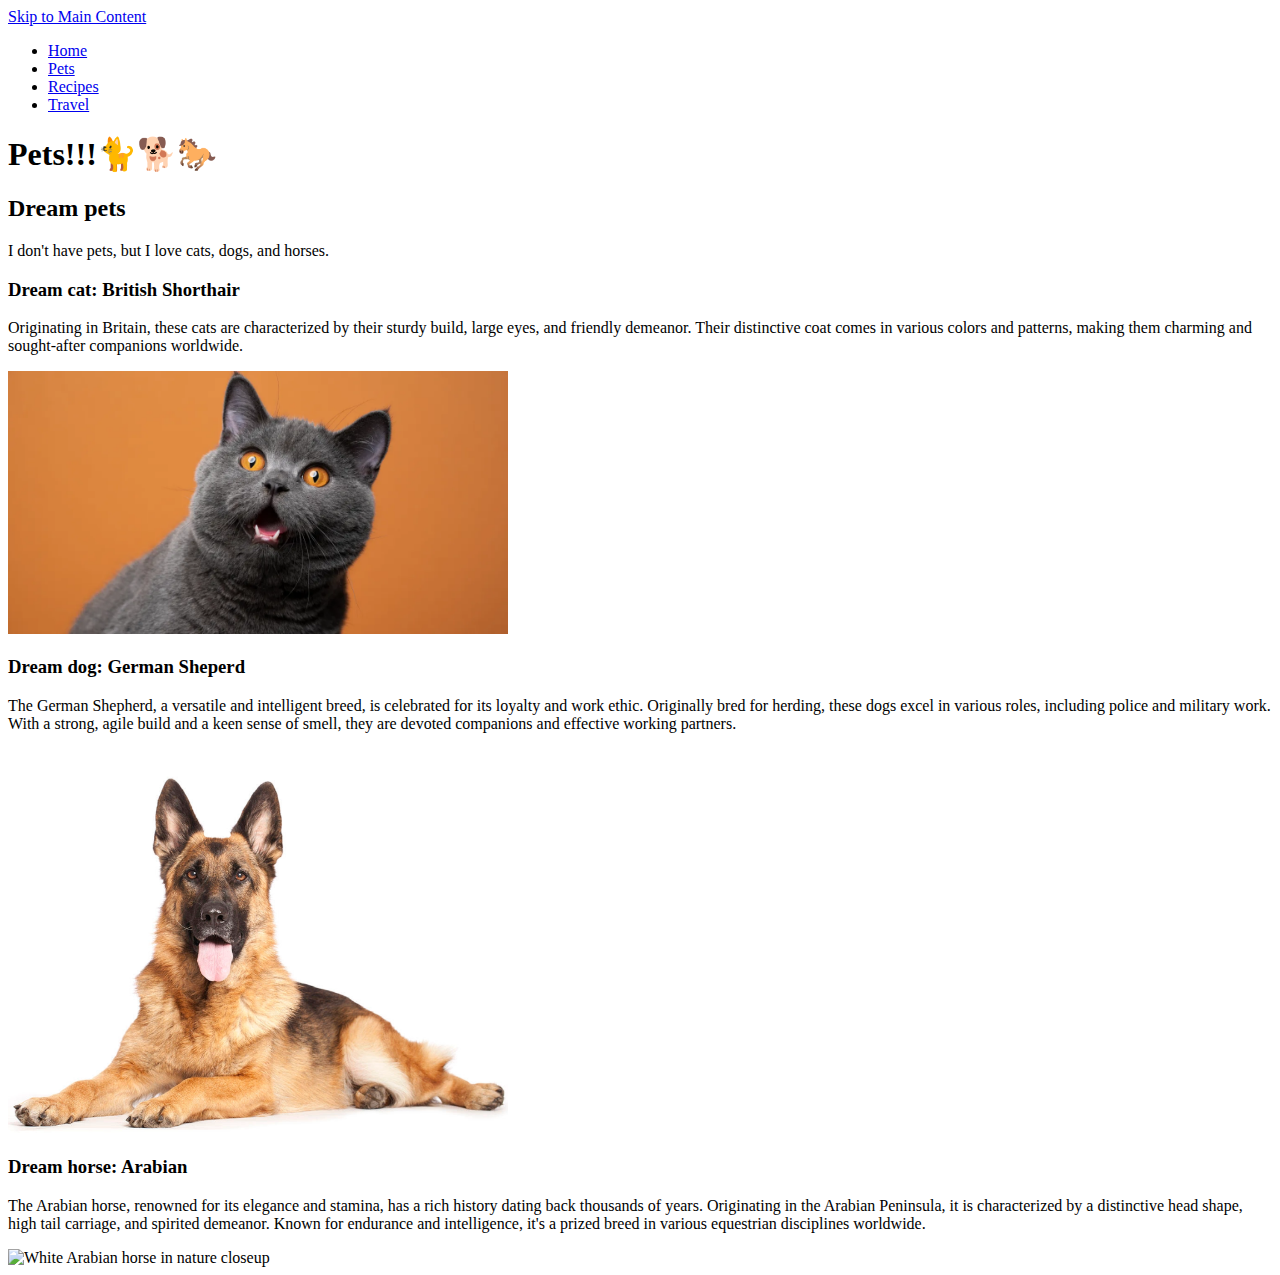
==== pets.html @ ba64f65c "Add files via upload" ====
<!DOCTYPE html>
<html lang="en">
<head>
    <meta charset="UTF-8">
    <meta name="viewport" content="width=device-width, initial-scale=1.0">
    <title>Pets</title>
</head>
<body>
    <a href = "#main-content">Skip to Main Content</a>
    <header>
        <nav>
            <ul>
                <li><a href = "index.html">Home</a></li>
                <li><a href = "pets.html">Pets</a></li>
                <li><a href = "recipes.html">Recipes</a></li>
                <li><a href = "travel.html">Travel</a></li>
            </ul>
        </nav>
        <h1>Pets!!!🐈🐕🐎</h1>

    </header>
    <main id="main-content">
        <div>
        <h2>Dream pets</h2>
         <p>I don't have pets, but I love cats, dogs, and horses.</p>
            <h3>Dream cat: British Shorthair</h3>
            <p> Originating in Britain, these cats are characterized by their sturdy build, large eyes, and friendly demeanor. Their distinctive coat comes in various colors and patterns, making them charming and sought-after companions worldwide.</p>
             <img src="images/cat1.png" width ="500" alt = "British shorthair cat with is mouth open.">

            <h3>Dream dog: German Sheperd</h3>
            <p>The German Shepherd, a versatile and intelligent breed, is celebrated for its loyalty and work ethic. Originally bred for herding, these dogs excel in various roles, including police and military work. With a strong, agile build and a keen sense of smell, they are devoted companions and effective working partners.</p>
                <img src="images/dog1.png" width ="500" alt = "german sheperd dog with tongue out">

            <h3>Dream horse: Arabian</h3>
            <p>The Arabian horse, renowned for its elegance and stamina, has a rich history dating back thousands of years. Originating in the Arabian Peninsula, it is characterized by a distinctive head shape, high tail carriage, and spirited demeanor. Known for endurance and intelligence, it's a prized breed in various equestrian disciplines worldwide.</p>
                <img src="images/horse1.jpeg" width ="500" alt = "White Arabian horse in nature closeup">

        </div>
        <div></div>
        <div></div>
        <div></div>
        <div></div>
    </main>

</body>
</html>
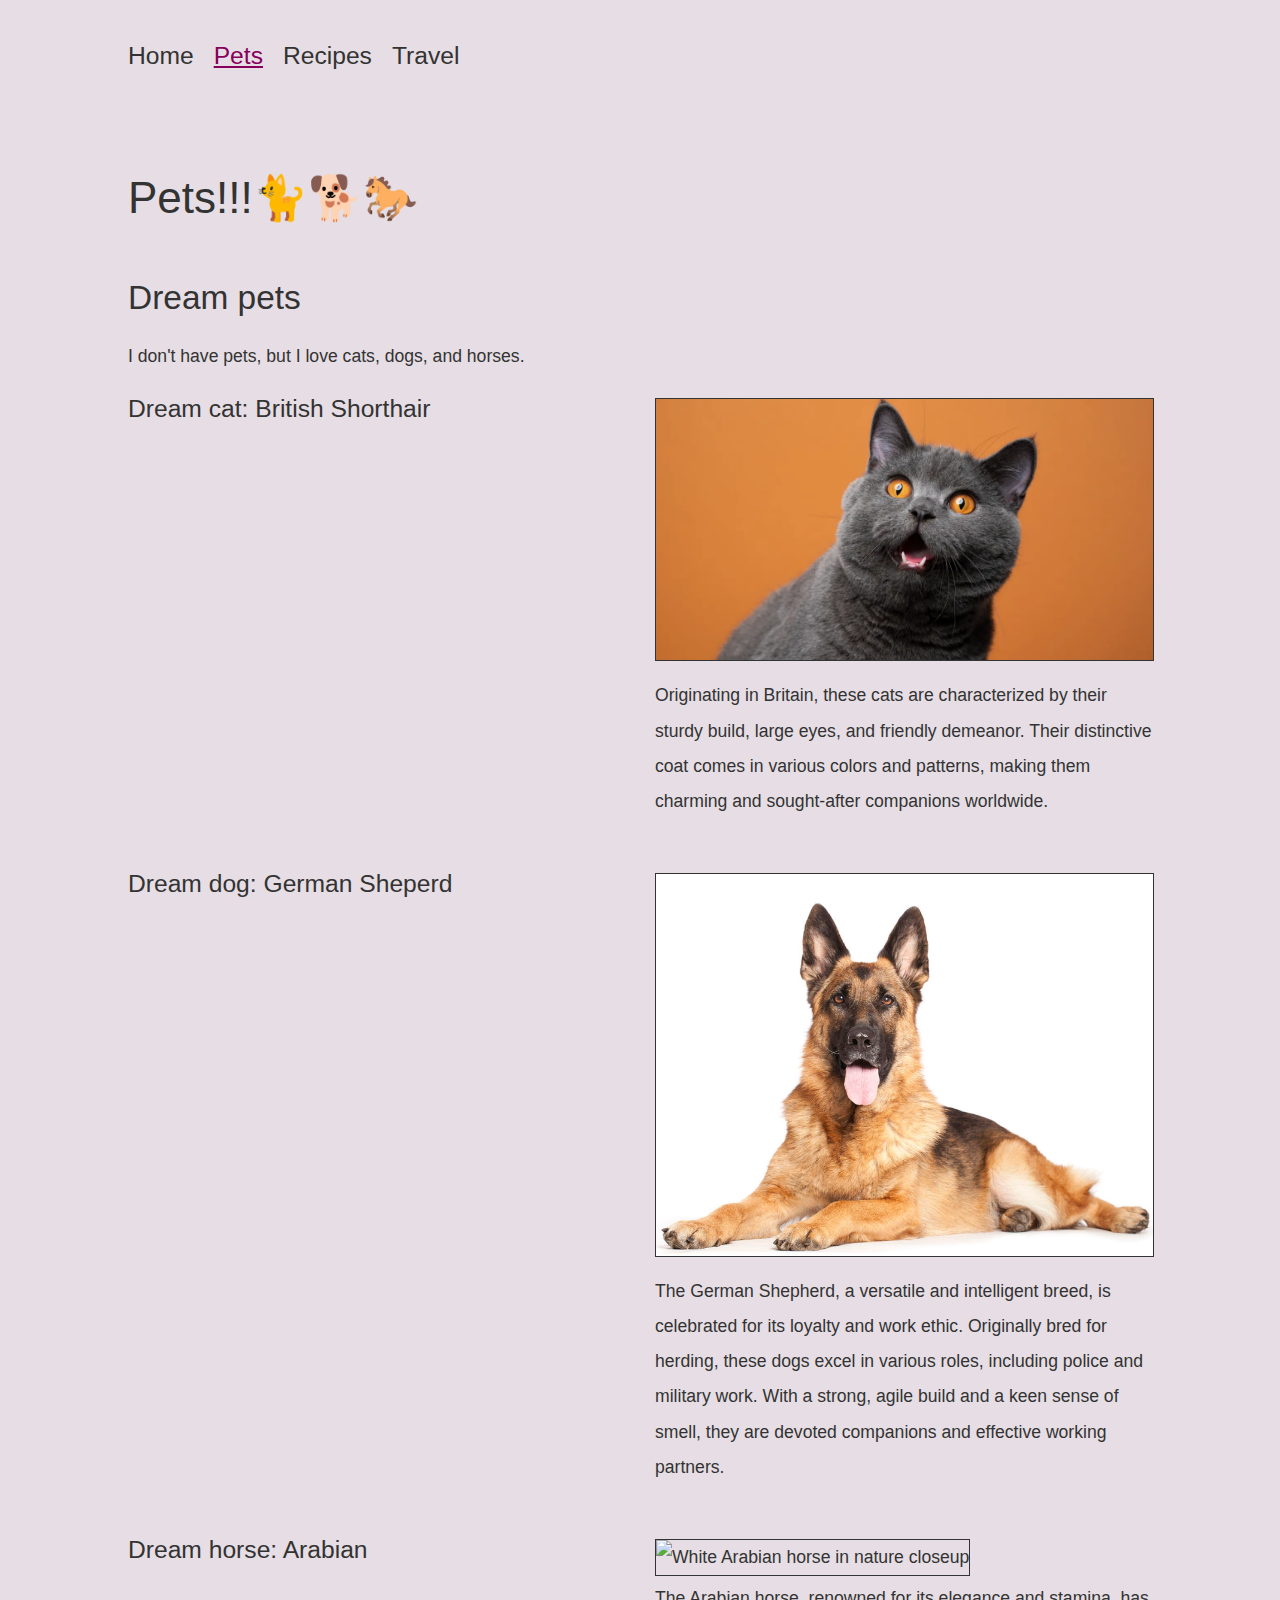
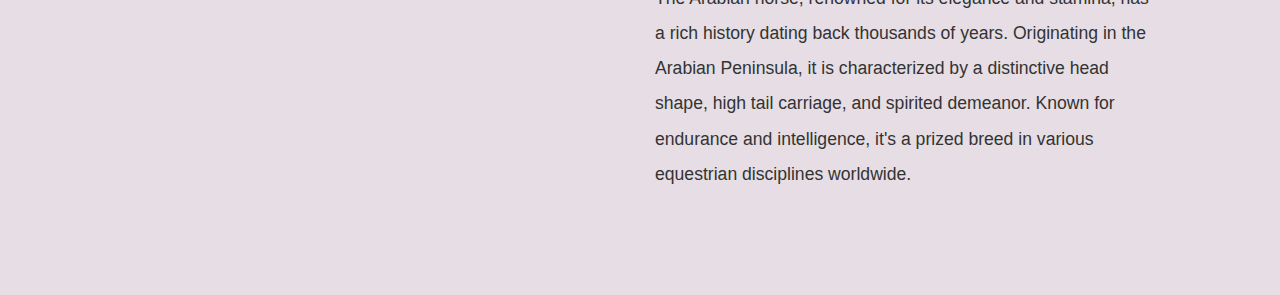
==== commit 2a140d62: "first attempt" ====
--- a/pets.html
+++ b/pets.html
@@ -3,15 +3,18 @@
 <head>
     <meta charset="UTF-8">
     <meta name="viewport" content="width=device-width, initial-scale=1.0">
+    <link rel="stylesheet" href="css/html5reset.css">
+    <link rel="stylesheet" href="css/style.css">
+    <link rel="stylesheet" href="https://use.typekit.net/wcs5asm.css">
     <title>Pets</title>
 </head>
 <body>
-    <a href = "#main-content">Skip to Main Content</a>
+    <a href = "#main-content"class="skip-to-content">Skip to Main Content</a>
     <header>
         <nav>
-            <ul>
+            <ul class="nav-item nav-links">
                 <li><a href = "index.html">Home</a></li>
-                <li><a href = "pets.html">Pets</a></li>
+                <li><a class="active" href = "pets.html" >Pets</a></li>
                 <li><a href = "recipes.html">Recipes</a></li>
                 <li><a href = "travel.html">Travel</a></li>
             </ul>
@@ -20,22 +23,35 @@
 
     </header>
     <main id="main-content">
+
+        <h2>Dream pets</h2>
+        <p>I don't have pets, but I love cats, dogs, and horses.</p>
+
+        <div class="grid-container">
         <div>
-        <h2>Dream pets</h2>
-         <p>I don't have pets, but I love cats, dogs, and horses.</p>
             <h3>Dream cat: British Shorthair</h3>
+        </div>
+        <div>
+            <img src="images/cat1.png" alt = "British shorthair cat with is mouth open.">
             <p> Originating in Britain, these cats are characterized by their sturdy build, large eyes, and friendly demeanor. Their distinctive coat comes in various colors and patterns, making them charming and sought-after companions worldwide.</p>
-             <img src="images/cat1.png" width ="500" alt = "British shorthair cat with is mouth open.">
+        </div>
 
+        <div>
             <h3>Dream dog: German Sheperd</h3>
+        </div>
+        <div>
+            <img src="images/dog1.png" alt = "german sheperd dog with tongue out">
             <p>The German Shepherd, a versatile and intelligent breed, is celebrated for its loyalty and work ethic. Originally bred for herding, these dogs excel in various roles, including police and military work. With a strong, agile build and a keen sense of smell, they are devoted companions and effective working partners.</p>
-                <img src="images/dog1.png" width ="500" alt = "german sheperd dog with tongue out">
+        </div>
 
+        <div>
             <h3>Dream horse: Arabian</h3>
+        </div>
+        <div>
+            <img src="images/horse1.jpeg" alt = "White Arabian horse in nature closeup">
             <p>The Arabian horse, renowned for its elegance and stamina, has a rich history dating back thousands of years. Originating in the Arabian Peninsula, it is characterized by a distinctive head shape, high tail carriage, and spirited demeanor. Known for endurance and intelligence, it's a prized breed in various equestrian disciplines worldwide.</p>
-                <img src="images/horse1.jpeg" width ="500" alt = "White Arabian horse in nature closeup">
+        </div>
 
-        </div>
         <div></div>
         <div></div>
         <div></div>
--- a/css/style.css
+++ b/css/style.css
@@ -0,0 +1,219 @@
+body{
+    margin: 2% 10% 2% 10%;
+    font-family: 'paralucent', sans-serif, 'Times New Roman';
+    font-size: 1.1em;
+    font-weight: 300;
+    line-height: 2.0;
+    color: #333333;
+    background-color: #e6dee4;
+}
+
+img{
+  width: 40%;
+  margin-bottom: 20px;
+  border:1px solid #333333;
+}
+
+.custom-ul {
+  list-style-type: disc; /* Use disc for bullet points */
+  margin-left: 8%;
+  list-style-type: "✱ ";
+}
+
+.custom-ol {
+  list-style-type: decimal; /* Use decimal for numbered items */
+  margin-left:8%
+}
+
+.grid-container { /* grids */
+  display: grid;
+  grid-template-columns: repeat(2, 1fr); /* Three columns with equal width */
+  grid-gap: 30px; /* Gap between grid items */
+  align-items: left;
+}
+
+.grid-container img{ /* grid image */
+  width: 100%;
+  margin-top: 6px;
+  margin-bottom: 5px;
+}
+
+h1{
+  color: #333333;
+  font-size: 2.5em;
+  text-align: center;
+  font-weight: 500;
+  line-height: 2.6;
+  text-align: left;
+}
+
+p{
+  margin-bottom: 1em;
+  /* display: grid; */
+  /* grid-template-columns: 70%; */
+}
+
+h2{
+    font-size: 1.9em;
+    font-weight: 500;
+    line-height: 2.5;
+}
+
+h3{
+    font-size: 1.4em;
+    font-weight: 500;
+    line-height: 1.4;
+    /* padding: 2em, 0, 0.5em, 0; Top, right, bottom, left */
+}
+
+.skip-to-content {
+    /* Visually hide the link */
+    position: fixed;
+    left: -9999px;
+    top: auto;
+    width: 1px;
+    height: 1px;
+    overflow: hidden;
+  }
+
+/* nav ul {
+    list-style-type: none;
+    margin: 0;
+    padding: 0;
+    overflow: hidden;
+    display: flex; /* Use flexbox for horizontal layout */
+
+
+nav {
+  margin: 3% 0 6% 0;
+  font-size: 1.4em;
+  overflow: hidden;
+  font-weight: 500;
+  }
+
+
+.nav-item{
+  list-style-type: none;
+  padding: 0;
+  margin-top: 8%;
+  margin: 0;
+  display: flex;
+  }
+
+.nav-item li {
+    margin-right: 20px; /* Add margin to the right of each list item */
+}
+
+a{
+  text-decoration: none;
+  color: #333333;
+}
+
+/* nav li a:hover {
+  color: #2e176f;
+} */
+
+
+.active {
+  text-decoration: underline;
+  color: #87005c;
+}
+
+.gif-container {
+  display: block;
+  text-align: center;
+}
+
+
+
+
+
+
+
+
+
+
+
+
+
+
+
+  /* Media query for responsiveness */
+  @media screen and (max-width: 400px) {
+
+    body{
+      margin: 2% 5% 2% 5%;
+      margin-bottom: 15%
+    }
+
+    .grid-container {
+      grid-template-columns: 1fr; /* One column for mobile devices */
+      gap: 0;
+    }
+
+    .grid-container > div {
+      padding: 0; /* Reduced padding for grid items on mobile */
+      margin: 0;
+    }
+
+    nav{
+      padding-top: 10%;
+      font-size: 1.1em;
+      line-height: 2.3em;
+    }
+
+    img{
+      width: 100%;
+      margin-top: 6px;
+      margin-bottom: 5px;
+    }
+
+    ul {
+      flex-direction: column; /* Stack items vertically */
+    }
+
+    li {
+      width: 100%; /* Make each list item full-width */
+
+    }
+
+    li a {
+      text-align: left; /* Align text to the left */
+    }
+
+    h1{
+      font-size: 2em;
+      text-align: center;
+      font-weight: 600;
+      margin-top: 0.5em;
+      margin-bottom: 0.5em;
+      line-height: 1.5;
+    }
+
+    h2{
+      font-size: 1.5em;
+      font-weight: 600;
+      line-height: 2;
+    }
+
+    h3{
+      font-size: 1.3em;
+      font-weight: 600;
+      margin-bottom: 0em;
+      margin-bottom: 10px;
+      line-height: 1;
+    }
+
+    p{
+      margin-bottom: 1em;
+    }
+
+
+/* A media query to target users who prefer reduced motion */
+  @media (prefers-reduced-motion: reduce) {
+    /* Hide GIFs or other animations */
+    .gif-container {
+        display: none;
+    }
+  }
+}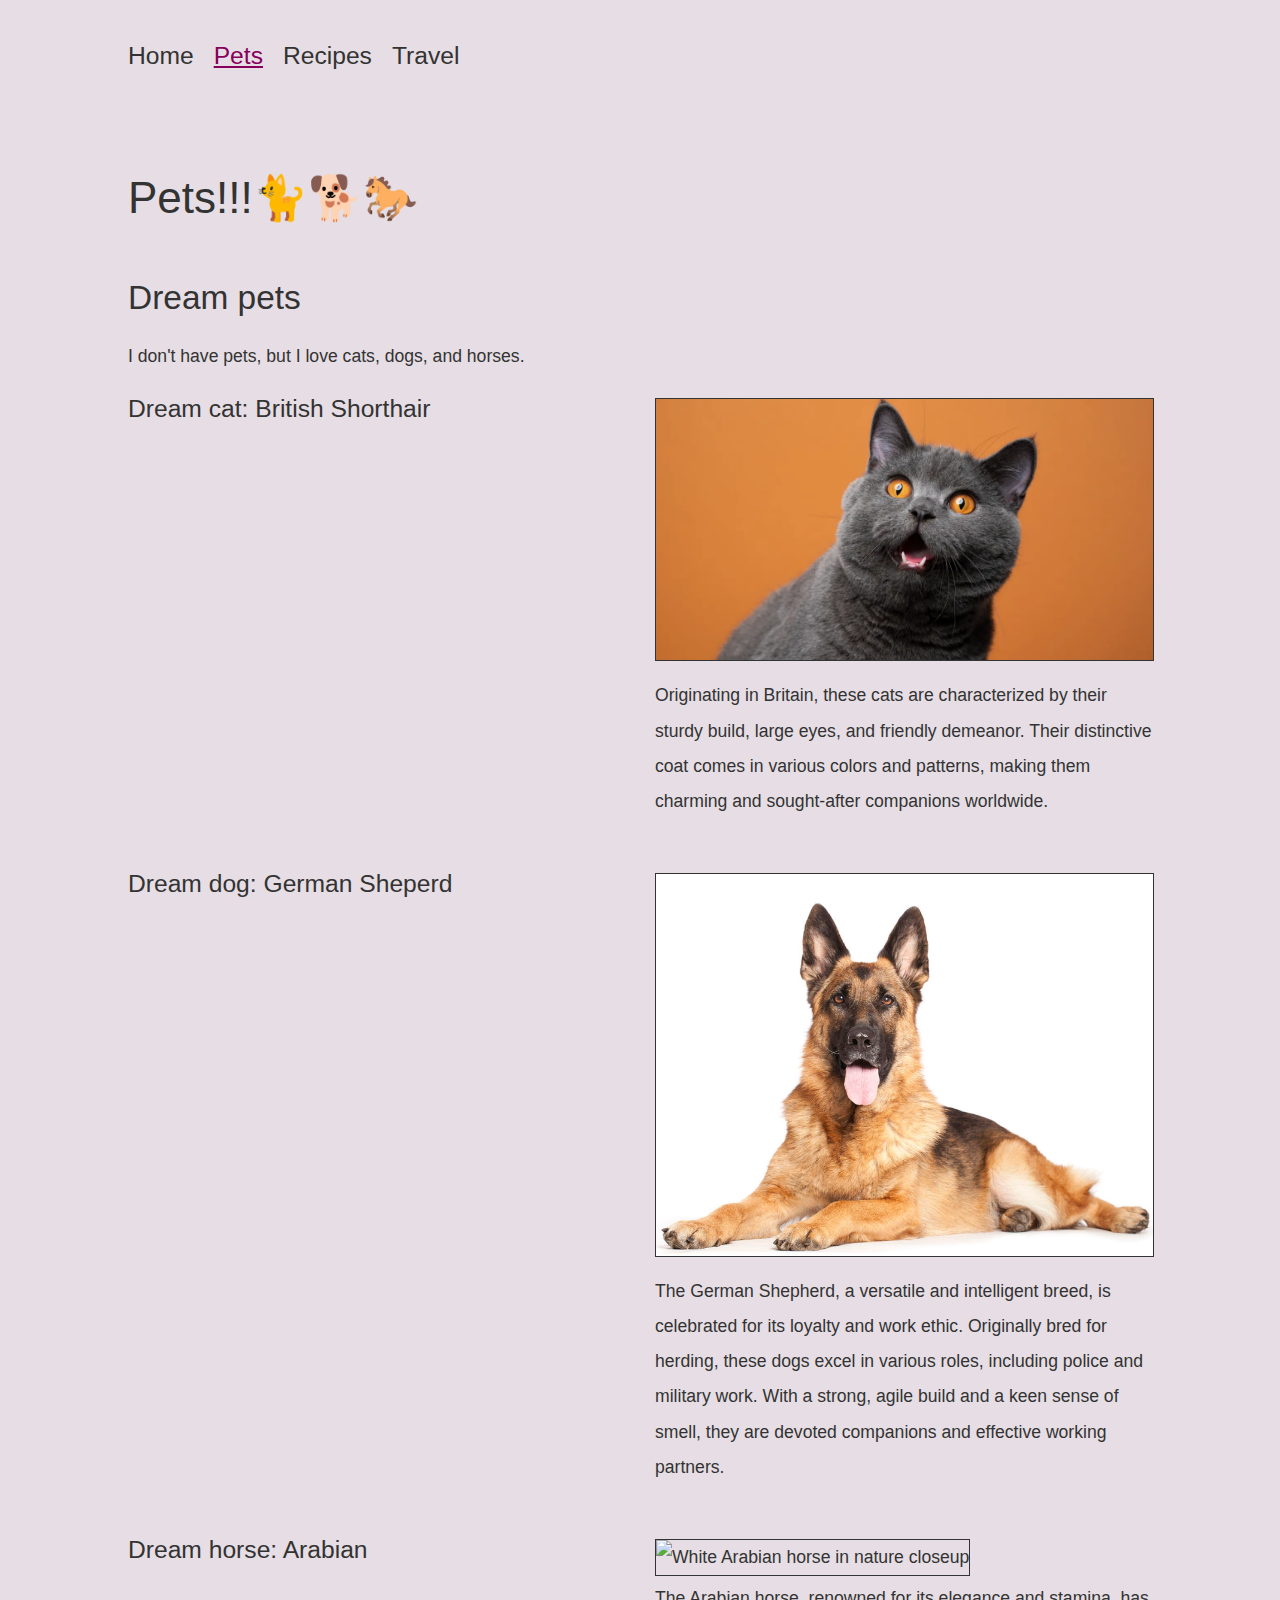
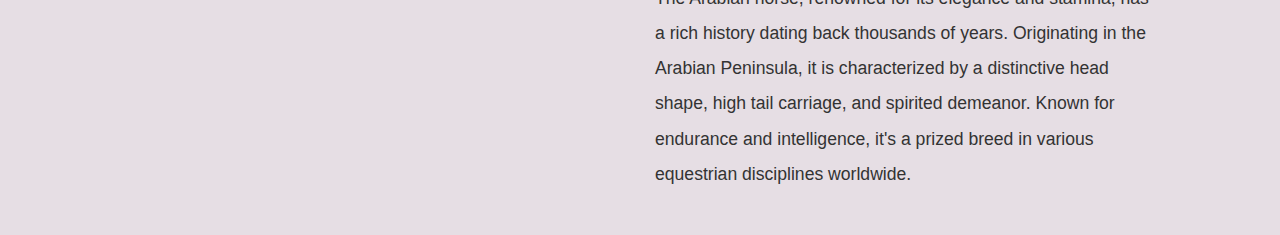
==== commit 6d435d65: "attempt 3" ====
--- a/pets.html
+++ b/pets.html
@@ -9,7 +9,7 @@
     <title>Pets</title>
 </head>
 <body>
-    <a href = "#main-content"class="skip-to-content">Skip to Main Content</a>
+    <a href = "#main-content" class="skip-to-content">Skip to Main Content</a>
     <header>
         <nav>
             <ul class="nav-item nav-links">
@@ -27,7 +27,7 @@
         <h2>Dream pets</h2>
         <p>I don't have pets, but I love cats, dogs, and horses.</p>
 
-        <div class="grid-container">
+    <div class="grid-container">
         <div>
             <h3>Dream cat: British Shorthair</h3>
         </div>
@@ -52,10 +52,12 @@
             <p>The Arabian horse, renowned for its elegance and stamina, has a rich history dating back thousands of years. Originating in the Arabian Peninsula, it is characterized by a distinctive head shape, high tail carriage, and spirited demeanor. Known for endurance and intelligence, it's a prized breed in various equestrian disciplines worldwide.</p>
         </div>
 
+    </div>
+<!-- 
         <div></div>
         <div></div>
         <div></div>
-        <div></div>
+        <div></div> -->
     </main>
 
 </body>
--- a/css/style.css
+++ b/css/style.css
@@ -160,6 +160,7 @@
       padding-top: 10%;
       font-size: 1.1em;
       line-height: 2.3em;
+      border-radius: 15px;
     }
 
     img{
